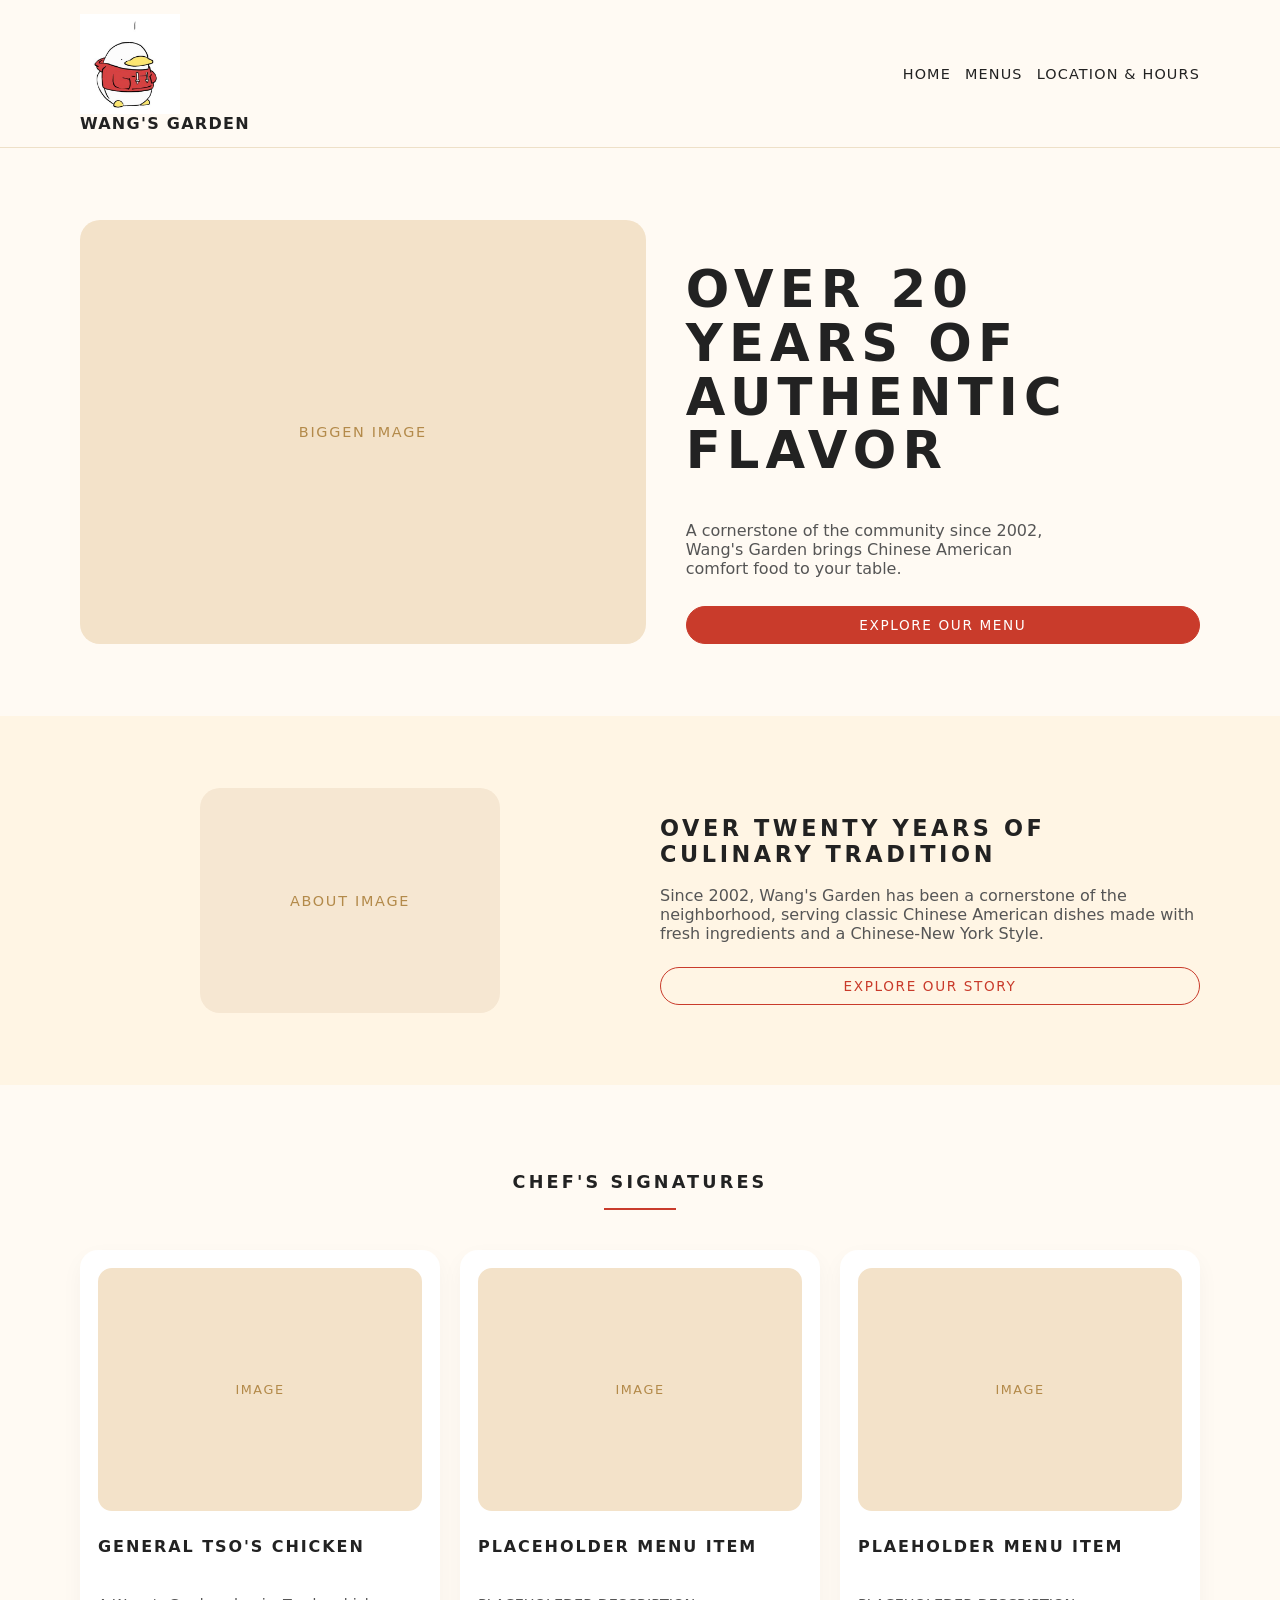
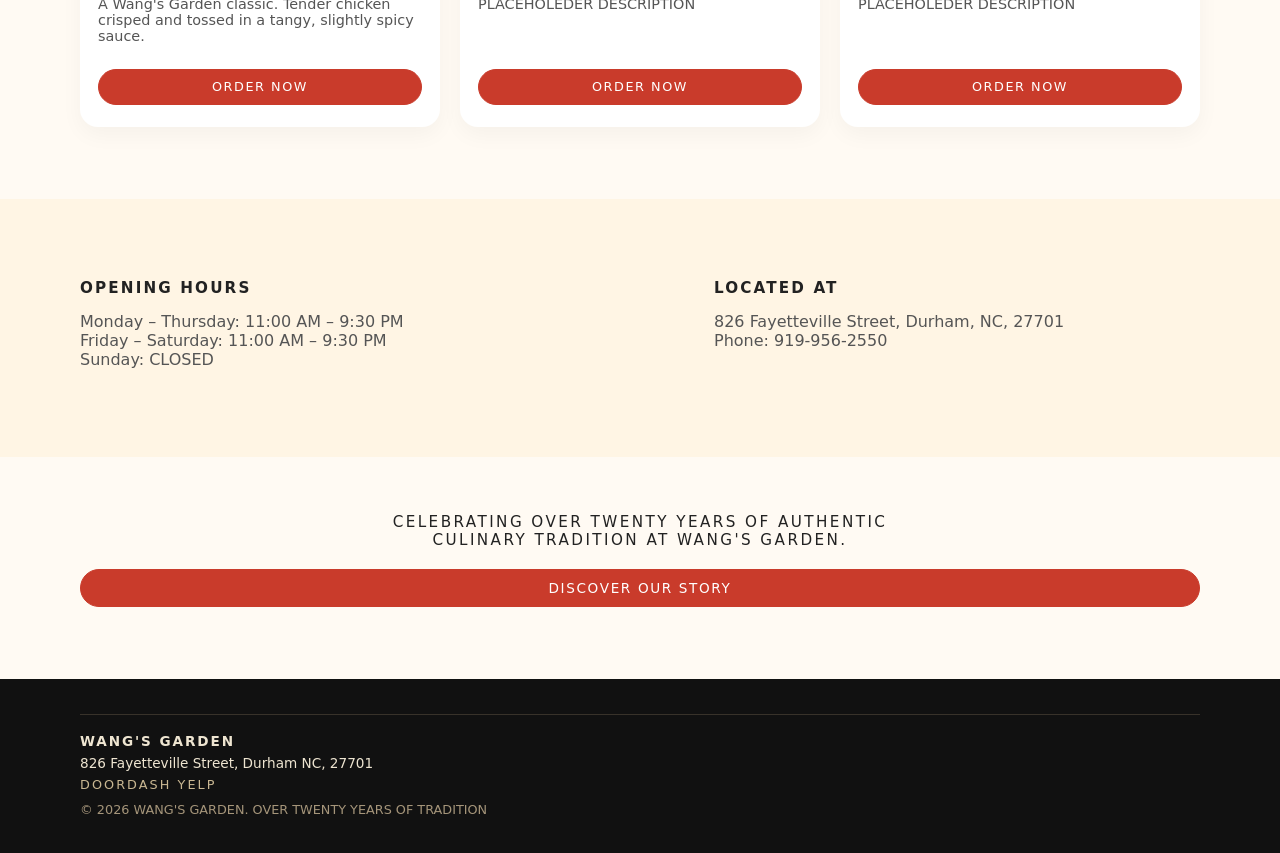
==== index.html @ 397ccacf "added viewport" ====
<!DOCTYPE html>
<html lang="en">
<head>
  <meta charset="UTF-8" />
  <meta name="viewport" content="width=device-width, initial-scale=1.0">
  <title>Wang's Garden - Chinese American Restaurant</title>
  <link rel="stylesheet" href="styles.css" />
</head>
<body>
  <header class="site-header">
    <div class="container header-inner">
      <div class="logo">
        <img src="placeholderImg.jpg" alt="duck" width="100px" height="100px">
        <a href="index.html">Wang's Garden</a>
      </div>
      <nav class="main-nav">
        <ul>
          <li><a href="index.html">Home</a></li>
          <li><a href="menu.html">Menus</a></li>
          <li><a href="https://www.yelp.com/biz/wangs-garden-durham">Location &amp; Hours</a></li>
        </ul>
      </nav>
    </div>
  </header>


  <main id="home">
    <section class="biggen">
      <div class="container biggen-inner">
        <div class="biggen-image">

          <div class="biggen-image-placeholder">Biggen Image</div>
        </div>
        <div class="biggen-content">
          <h1>OVER 20 YEARS OF<br>AUTHENTIC<br>FLAVOR</h1>
          <p>
            A cornerstone of the community since 2002, Wang's Garden brings
            Chinese American comfort food to your table.
          </p>
          <a href="menu.html" class="btn btn-primary">EXPLORE OUR MENU</a>
        </div>
      </div>
    </section>

    <section class="about" id="about">
      <div class="container about-inner">
        <div class="about-image">
          <div class="about-image-placeholder">About Image</div>
        </div>
        <div class="about-content">
          <h2>OVER TWENTY YEARS OF CULINARY TRADITION</h2>
          <p>
            Since 2002, Wang's Garden has been a cornerstone of the neighborhood,
            serving classic Chinese American dishes made with fresh ingredients
            and a Chinese-New York Style.
          </p>
          <a href="about.html" class="btn btn-outline">EXPLORE OUR STORY</a>
        </div>
      </div>
    </section>

  
    <section class="featured" id="featured">
      <div class="container">
        <h2 class="section-title">CHEF'S SIGNATURES</h2>
        <div class="section-divider"></div>

        <div class="cards">
          <article class="card">
            <div class="card-image">Image</div>
            <h3>GENERAL TSO'S CHICKEN</h3>
            <p>
              A Wang's Garden classic. Tender chicken crisped and tossed
              in a tangy, slightly spicy sauce.
            </p>
            <a href="menu.html" class="btn btn-primary btn-small">ORDER NOW</a>
          </article>

          <article class="card">
            <div class="card-image">Image</div>
            <h3>PLACEHOLDER MENU ITEM</h3>
            <p>
              PLACEHOLEDER DESCRIPTION
            </p>
            <a href="menu.html" class="btn btn-primary btn-small">ORDER NOW</a>
          </article>

          <article class="card">
            <div class="card-image">Image</div>
            <h3>PLAEHOLDER MENU ITEM</h3>
            <p>
              PLACEHOLEDER DESCRIPTION
            </p>
            <a href="menu.html" class="btn btn-primary btn-small">ORDER NOW</a>
          </article>
        </div>
      </div>
    </section>

    <section class="location-hours" id="location">
      <div class="container location-inner">
        <div class="hours">
          <h3>OPENING HOURS</h3>
          <p>
            Monday – Thursday: 11:00 AM – 9:30 PM<br>
            Friday – Saturday: 11:00 AM – 9:30 PM<br>
            Sunday: CLOSED
          </p>
        </div>
        <div class="location">
          <h3>LOCATED AT</h3>
          <p>
            826 Fayetteville Street, Durham, NC, 27701<br>
            Phone: 919-956-2550
          </p>
        </div>
      </div>
    </section>

    <section class="story-highlight" id="story">
      <div class="container story-inner">
        <p class="story-text">
          CELEBRATING OVER TWENTY YEARS OF AUTHENTIC CULINARY TRADITION AT WANG'S GARDEN.
        </p>
        <a href="about.html" class="btn btn-primary">DISCOVER OUR STORY</a>
      </div>
    </section>
  </main>

  <footer class="site-footer">
    <div class="container footer-inner">
      <div class="footer-top">
        <hr>
      </div>
      <div class="footer-main">
        <div class="footer-logo">Wang's Garden</div>
        <div class="footer-info">
          826 Fayetteville Street, Durham NC, 27701
        </div>
        <div class="footer-social">
          <a href = "https://www.doordash.com/store/35435636"> DOORDASH</a>
          <a href = "https://www.yelp.com/biz/wangs-garden-durham">YELP</a>
        </div>
      </div>
      <div class="footer-bottom">
        © 2026 WANG'S GARDEN. OVER TWENTY YEARS OF TRADITION
      </div>
    </div>
  </footer>
</body>
</html>
---- styles.css ----
/* Base */
*,
*::before,
*::after {
  box-sizing: border-box;
}

body {
  margin: 0;
  font-family: system-ui, -apple-system, BlinkMacSystemFont, "Segoe UI", sans-serif;
  color: #222;
  background: #fffaf3;
}

img {
  max-width: 100%;
  display: block;
}

a {
  text-decoration: none;
  color: inherit;
}

.container {
  width: min(1120px, 100% - 32px);
  margin: 0 auto;
}

.site-header {
  position: sticky;
  top: 0;
  z-index: 10;
  background: rgba(255, 250, 243, 0.95);
  backdrop-filter: blur(10px);
  border-bottom: 1px solid #eee0c8;
}

.header-inner {
  display: flex;
  align-items: center;
  justify-content: space-between;
  padding: 14px 0;
}

.logo a {
  font-weight: 700;
  letter-spacing: 0.08em;
  text-transform: uppercase;
}

.main-nav ul {
  list-style: none;
  display: flex;
  gap: 24px;
  padding: 0;
  margin: 0;
}

.main-nav a {
  font-size: 0.9rem;
  letter-spacing: 0.08em;
  text-transform: uppercase;
  padding-bottom: 2px;
  border-bottom: 2px solid transparent;
}

.main-nav a:hover {
  border-color: #c93b2b;
}

.btn {
  display: inline-block;
  padding: 10px 24px;
  border-radius: 999px;
  font-size: 0.85rem;
  letter-spacing: 0.12em;
  text-transform: uppercase;
  border: 1px solid transparent;
  transition: background 0.2s, color 0.2s, border-color 0.2s;
}

.btn-primary {
  background: #c93b2b;
  color: #fff;
  border-color: #c93b2b;
}

.btn-primary:hover {
  background: #a12f22;
  border-color: #a12f22;
}

.btn-outline {
  background: transparent;
  color: #c93b2b;
  border-color: #c93b2b;
}

.btn-outline:hover {
  background: #c93b2b;
  color: #fff;
}

.btn-small {
  padding: 8px 18px;
  font-size: 0.8rem;
}

.biggen {
  padding: 72px 0 72px;
}

.biggen-inner {
  display: grid;
  grid-template-columns: minmax(0, 1.1fr) minmax(0, 1fr);
  gap: 40px;
  align-items: center;
}

.biggen-image-placeholder {
  width: 100%;
  aspect-ratio: 4 / 3;
  background: #f3e2c9;
  border-radius: 20px;
  display: flex;
  align-items: center;
  justify-content: center;
  color: #b38a4a;
  font-size: 0.9rem;
  text-transform: uppercase;
  letter-spacing: 0.12em;
}

.biggen-content h1 {
  font-size: clamp(2.4rem, 3vw + 1.5rem, 3.2rem);
  line-height: 1.05;
  text-transform: uppercase;
  letter-spacing: 0.12em;
}

.biggen-content p {
  margin: 18px 0 28px;
  max-width: 360px;
  color: #555;
}

.about {
  padding: 72px 0;
  background: #fff5e4;
}

.about-inner {
  display: grid;
  grid-template-columns: minmax(0, 1.1fr) minmax(0, 1.1fr);
  gap: 40px;
  align-items: center;
}

.about-image-placeholder {
  width: 100%;
  aspect-ratio: 4 / 3;
  background: #f6e7d2;
  border-radius: 20px;
  display: flex;
  align-items: center;
  justify-content: center;
  color: #b38a4a;
  font-size: 0.9rem;
  text-transform: uppercase;
  letter-spacing: 0.12em;
}

.about-content h2 {
  font-size: 1.4rem;
  letter-spacing: 0.16em;
  text-transform: uppercase;
}

.about-content p {
  margin: 16px 0 24px;
  color: #555;
}


.featured {
  padding: 72px 0;
}

.section-title {
  text-align: center;
  letter-spacing: 0.18em;
  text-transform: uppercase;
  font-size: 1.1rem;
}

.section-divider {
  width: 72px;
  height: 2px;
  background: #c93b2b;
  margin: 16px auto 40px;
}

.cards {
  display: grid;
  grid-template-columns: repeat(auto-fit, minmax(220px, 1fr));
  gap: 20px;
}

.card {
  background: #fff;
  border-radius: 18px;
  padding: 18px 18px 22px;
  box-shadow: 0 8px 22px rgba(0, 0, 0, 0.04);
  display: flex;
  flex-direction: column;
  gap: 10px;
}

.card-image {
  width: 100%;
  aspect-ratio: 4 / 3;
  border-radius: 14px;
  background: #f3e2c9;
  display: flex;
  align-items: center;
  justify-content: center;
  color: #b38a4a;
  font-size: 0.8rem;
  letter-spacing: 0.12em;
  text-transform: uppercase;
}

.card h3 {
  font-size: 1rem;
  letter-spacing: 0.12em;
  text-transform: uppercase;
}

.card p {
  font-size: 0.9rem;
  color: #555;
  flex: 1;
}

.card:hover {
  transform: translateY(-4px);
  box-shadow: 0 12px 28px rgba(0,0,0,0.08);
}

.location-hours {
  padding: 72px 0;
  background: #fff5e4;
}

.location-inner {
  display: grid;
  grid-template-columns: minmax(0, 1.1fr) minmax(0, 0.9fr);
  gap: 40px;
}

.location-hours h2 {
  letter-spacing: 0.18em;
  text-transform: uppercase;
  font-size: 1.1rem;
}

.location-hours h3 {
  margin-top: 8px;
  letter-spacing: 0.14em;
  text-transform: uppercase;
  font-size: 0.95rem;
}

.location-hours p {
  margin-top: 10px;
  color: #555;
}


.story-highlight {
  padding: 56px 0 72px;
}

.story-inner {
  text-align: center;
}

.story-text {
  max-width: 520px;
  margin: 0 auto 20px;
  font-size: 0.95rem;
  letter-spacing: 0.16em;
  text-transform: uppercase;
}

.site-footer {
  background: #111;
  color: #eee5d1;
  padding: 28px 0 36px;
  font-size: 0.85rem;
}

.footer-inner hr {
  border: none;
  border-top: 1px solid #38322a;
  margin-bottom: 18px;
}

.footer-main {
  display: flex;
  flex-direction: column;
  gap: 6px;
  margin-bottom: 10px;
}

.footer-logo {
  font-weight: 700;
  letter-spacing: 0.14em;
  text-transform: uppercase;
}

.footer-social {
  letter-spacing: 0.16em;
  text-transform: uppercase;
  font-size: 0.8rem;
  color: #c9b792;
}

.footer-bottom {
  color: #a5957a;
  font-size: 0.8rem;
}
.about-image {
  display: block;
  margin-left: auto;
  margin-right: auto;
  width: 300px;
  height: auto;
}

@media (max-width: 900px) {
  .biggen-inner,
  .about-inner,
  .location-inner {
    grid-template-columns: 1fr;
  }

  .biggen-inner {
    text-align: center;
  }

  .biggen-content p {
    margin-left: auto;
    margin-right: auto;
  }

  .cards {
    grid-template-columns: 1fr;
  }

  .header-inner {
    flex-direction: column;
    gap: 10px;
  }
}

.menuList {
  display: flex;
  flex-wrap: wrap;
  gap: 10px; /* key fix */
  padding: 10px;
  border-radius: 8px;
  justify-content: center;
  background-color: #f6e7d2;
}

.menuList li {
  list-style: none;
}

.menuList {
  flex-wrap: nowrap;   /* prevents wrapping */
  overflow-x: auto;
  justify-content: flex-start;
  gap: 8px;
  padding: 10px;
}

.menuList::-webkit-scrollbar {
  display: none;
}

.menuList a {
  white-space: nowrap; /* prevents text breaking */
  font-size: 0.75rem;
  padding: 6px 10px;
}

.menuList a, .btn {
  min-height: 36px;
  display: flex;
  align-items: center;
  justify-content: center;
}

#subMenu {
  position: sticky;
  top: 60px;
  z-index: 9;
  background: #fffaf3;
}




  .main-nav ul {
    gap: 14px;
    flex-wrap: wrap;
    justify-content: center;
  }
}
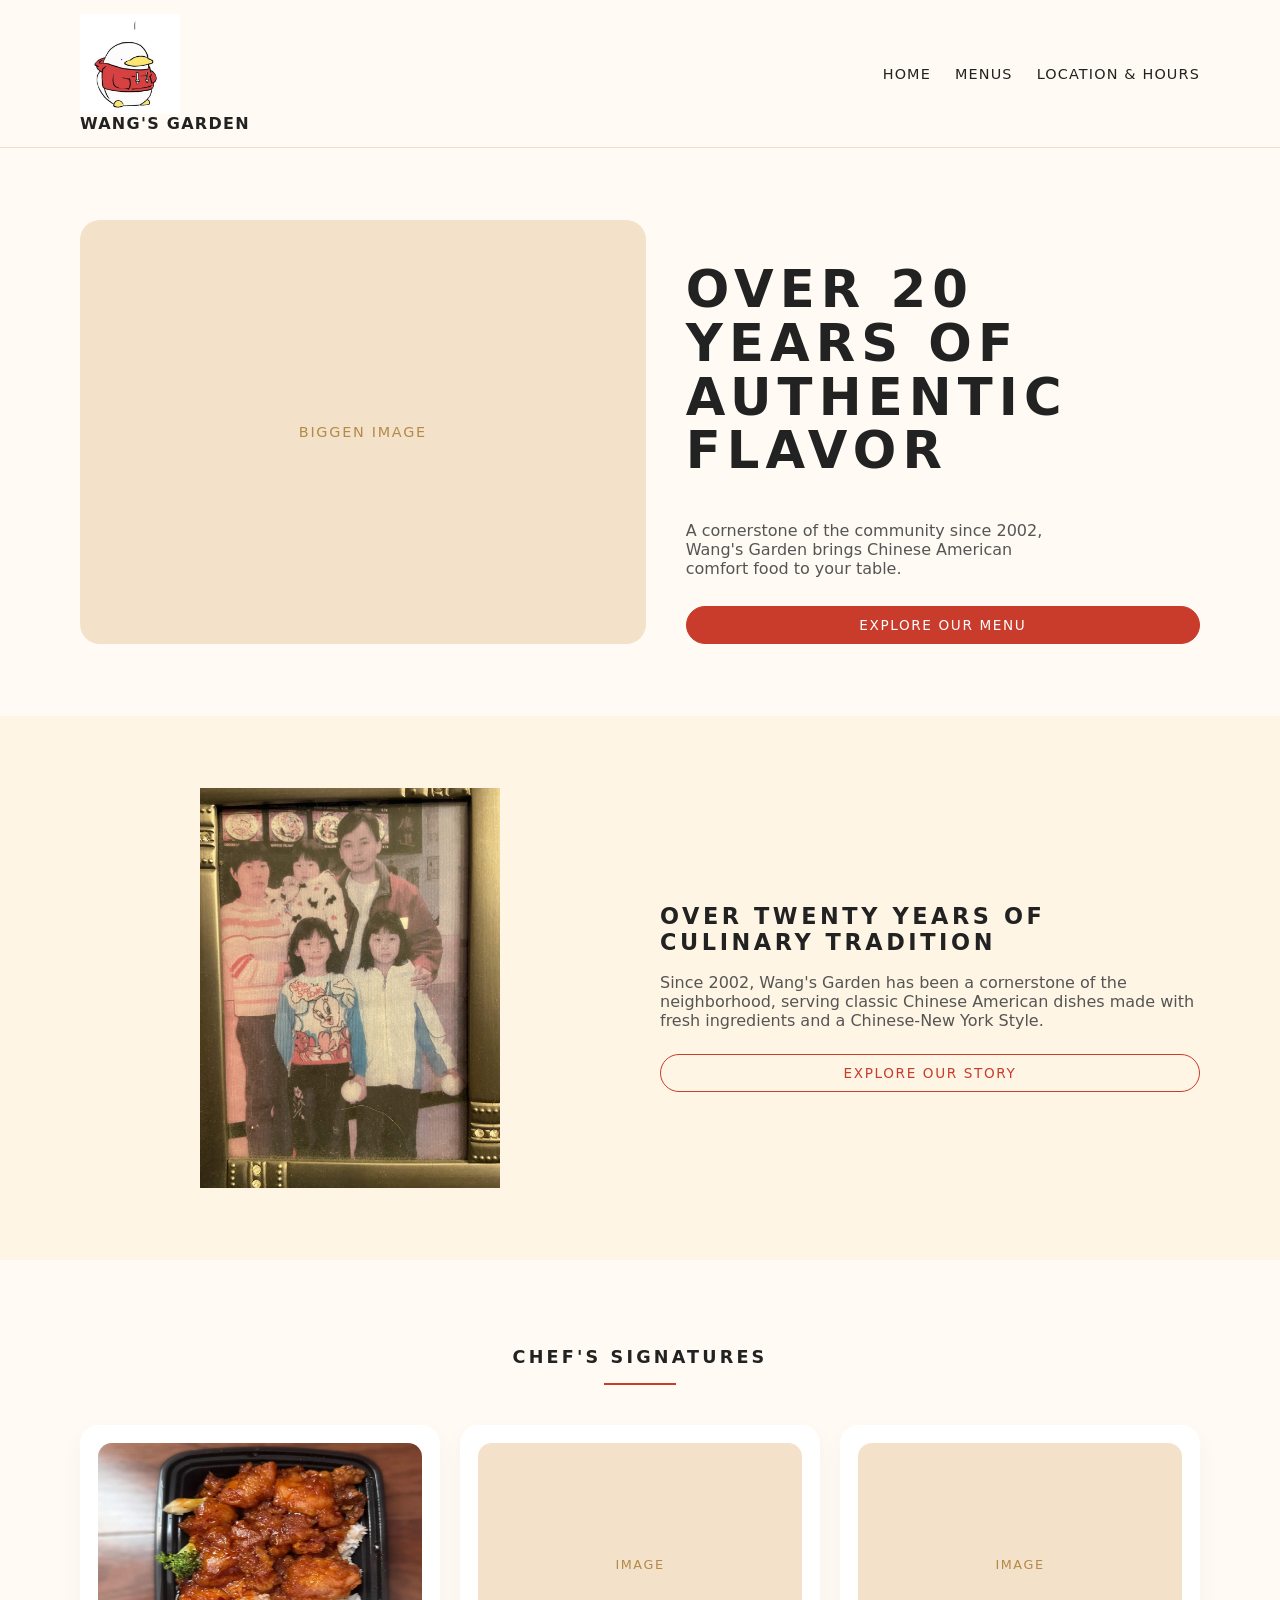
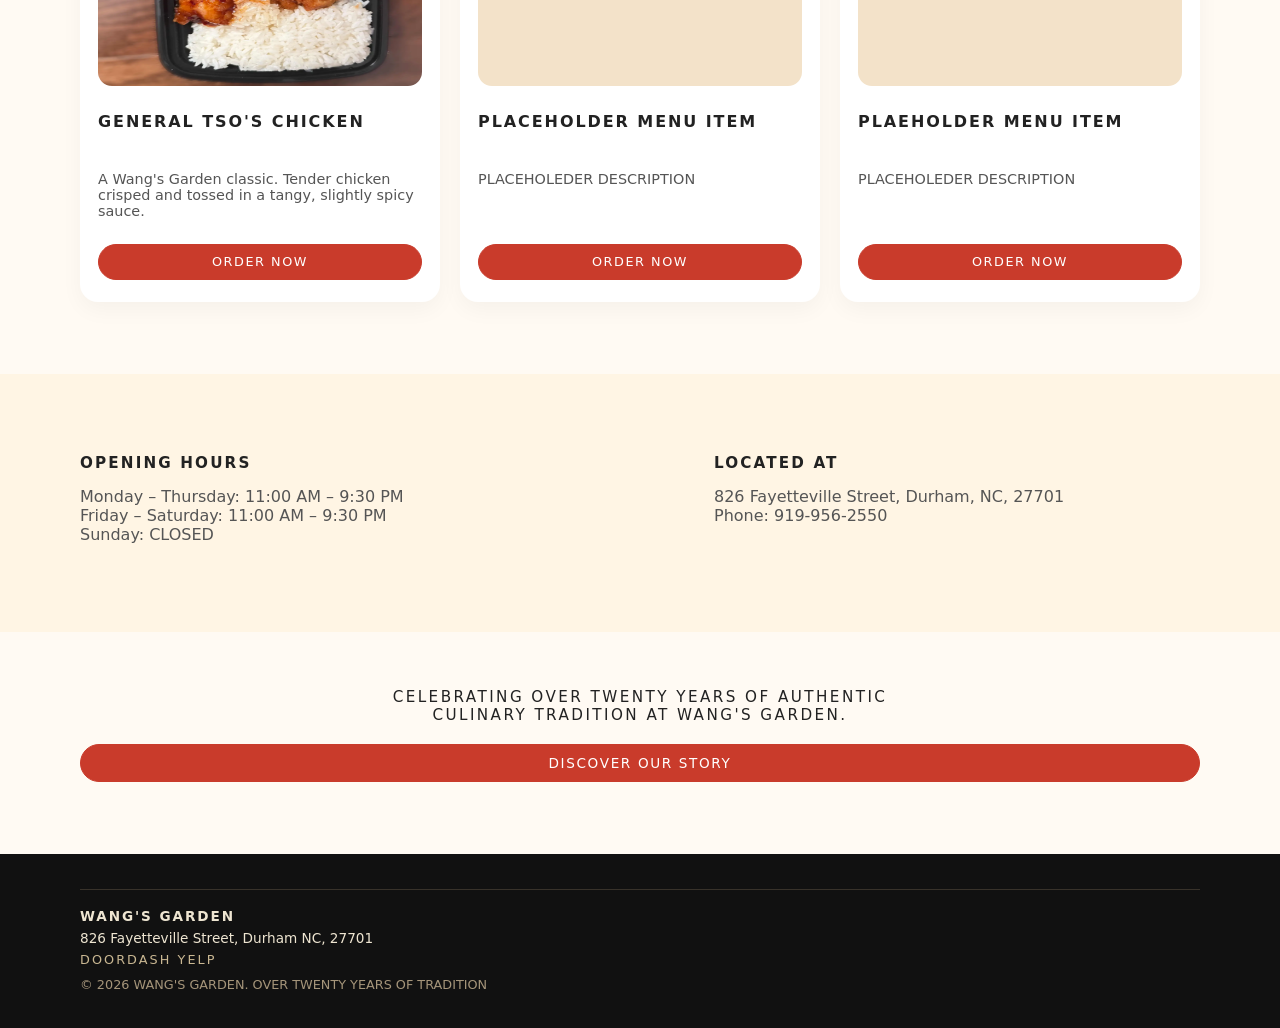
==== commit f015bb24: "home images" ====
--- a/index.html
+++ b/index.html
@@ -45,7 +45,7 @@
     <section class="about" id="about">
       <div class="container about-inner">
         <div class="about-image">
-          <div class="about-image-placeholder">About Image</div>
+          <img src="aboutimg.jpg" alt="storeFront">
         </div>
         <div class="about-content">
           <h2>OVER TWENTY YEARS OF CULINARY TRADITION</h2>
@@ -67,7 +67,7 @@
 
         <div class="cards">
           <article class="card">
-            <div class="card-image">Image</div>
+            <img src="genTso.png" alt="genTso" class="card-image"/>
             <h3>GENERAL TSO'S CHICKEN</h3>
             <p>
               A Wang's Garden classic. Tender chicken crisped and tossed
--- a/styles.css
+++ b/styles.css
@@ -412,7 +412,33 @@
 }
 
 
-
+@media (max-width: 600px) {
+ 
+  .featured {
+    padding: 48px 0;
+  }
+
+  .section-title {
+    font-size: 0.95rem;
+  }
+
+  .card {
+    padding: 16px;
+  }
+
+  .card h3 {
+    font-size: 0.95rem;
+    line-height: 1.3;
+  }
+
+  .card p {
+    font-size: 0.85rem;
+  }
+
+  .header-inner {
+    flex-direction: column;
+    gap: 8px;
+  }
 
   .main-nav ul {
     gap: 14px;
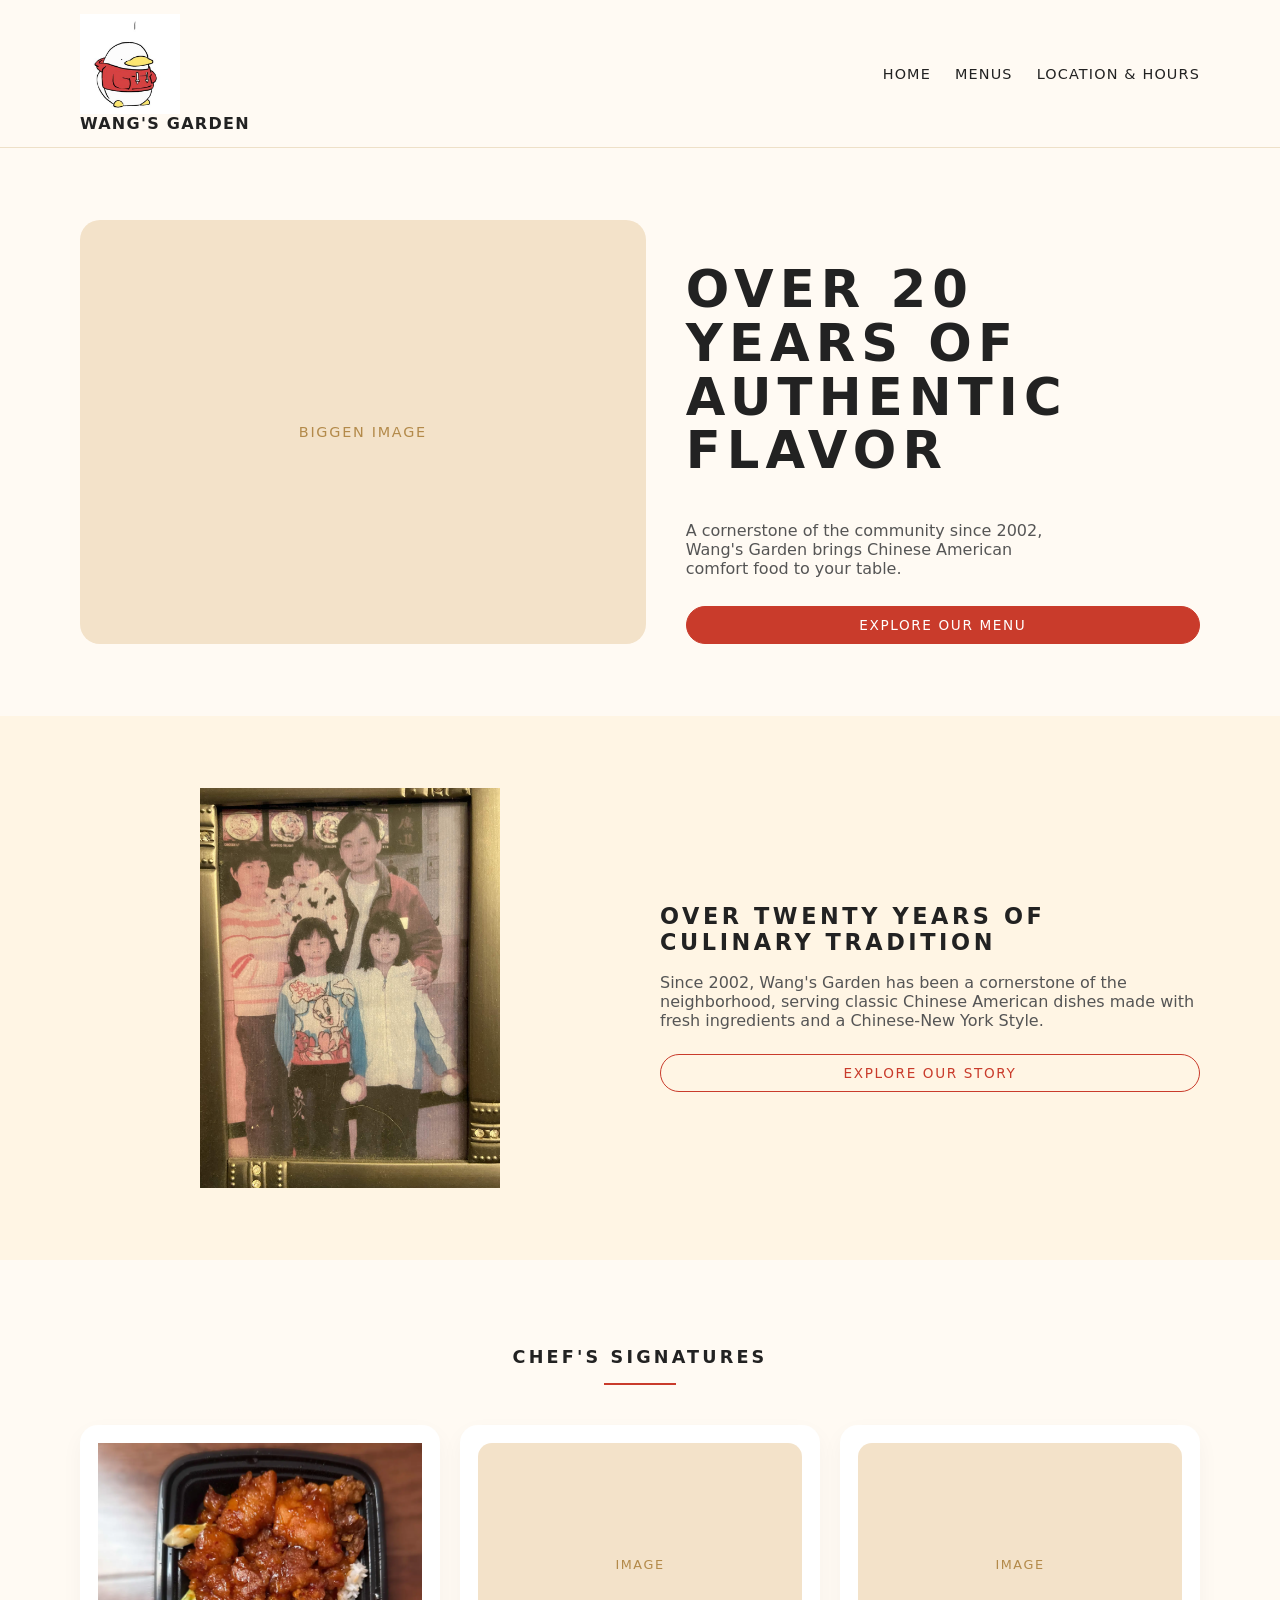
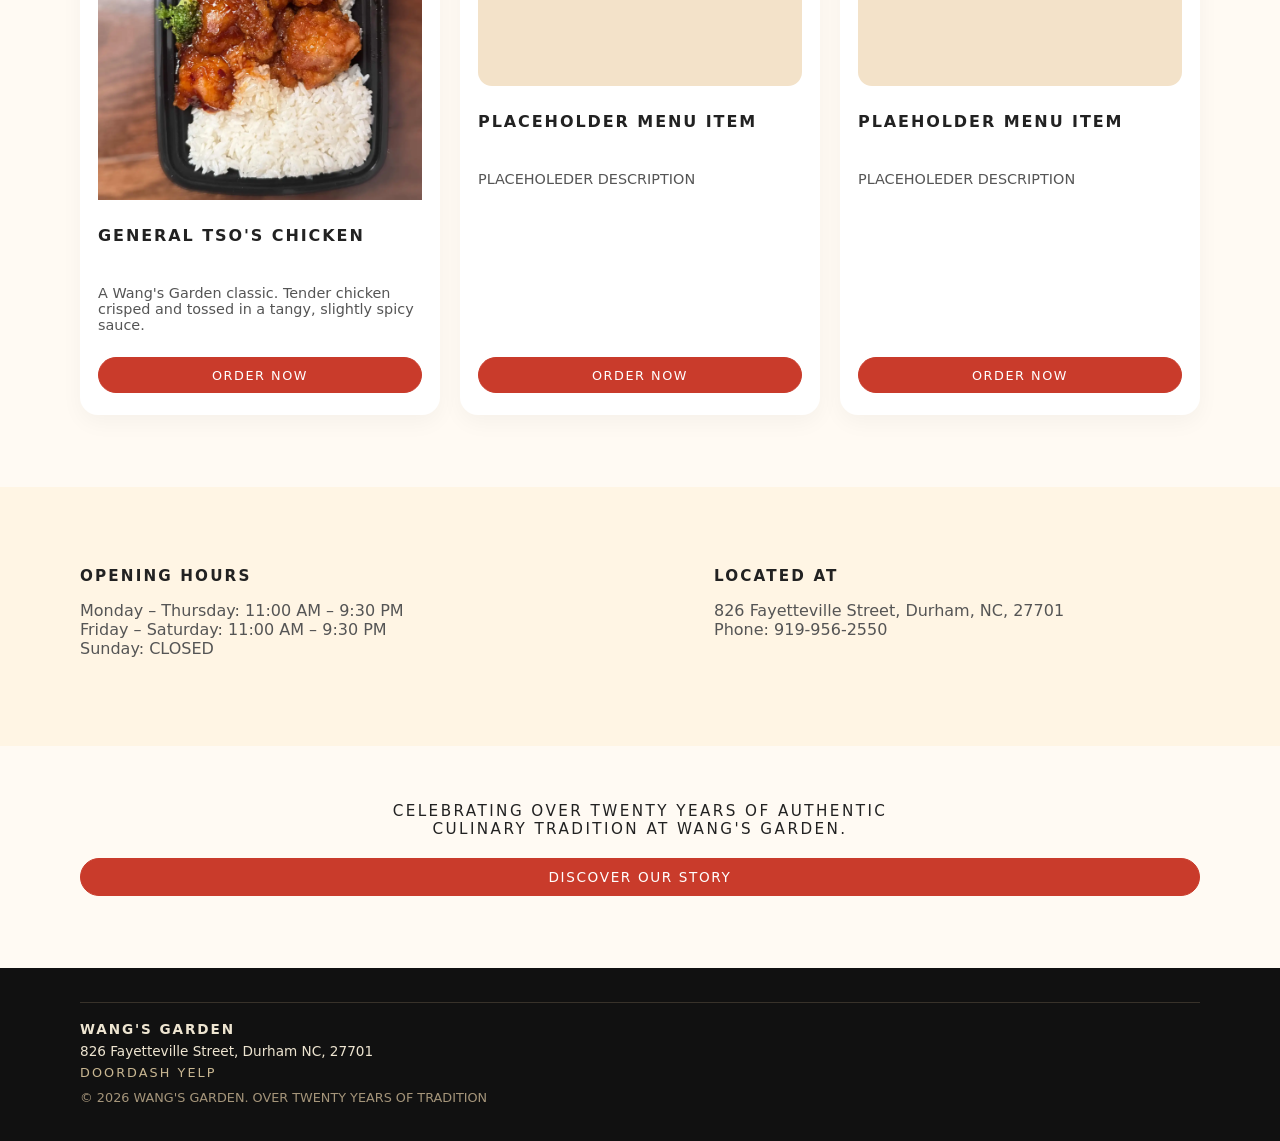
==== commit e7b1259e: "img" ====
--- a/index.html
+++ b/index.html
@@ -67,7 +67,9 @@
 
         <div class="cards">
           <article class="card">
-            <img src="genTso.png" alt="genTso" class="card-image"/>
+            <div class="card-image">
+              <img src="genTso.png" alt="General Tso's Chicken">
+            </div>
             <h3>GENERAL TSO'S CHICKEN</h3>
             <p>
               A Wang's Garden classic. Tender chicken crisped and tossed
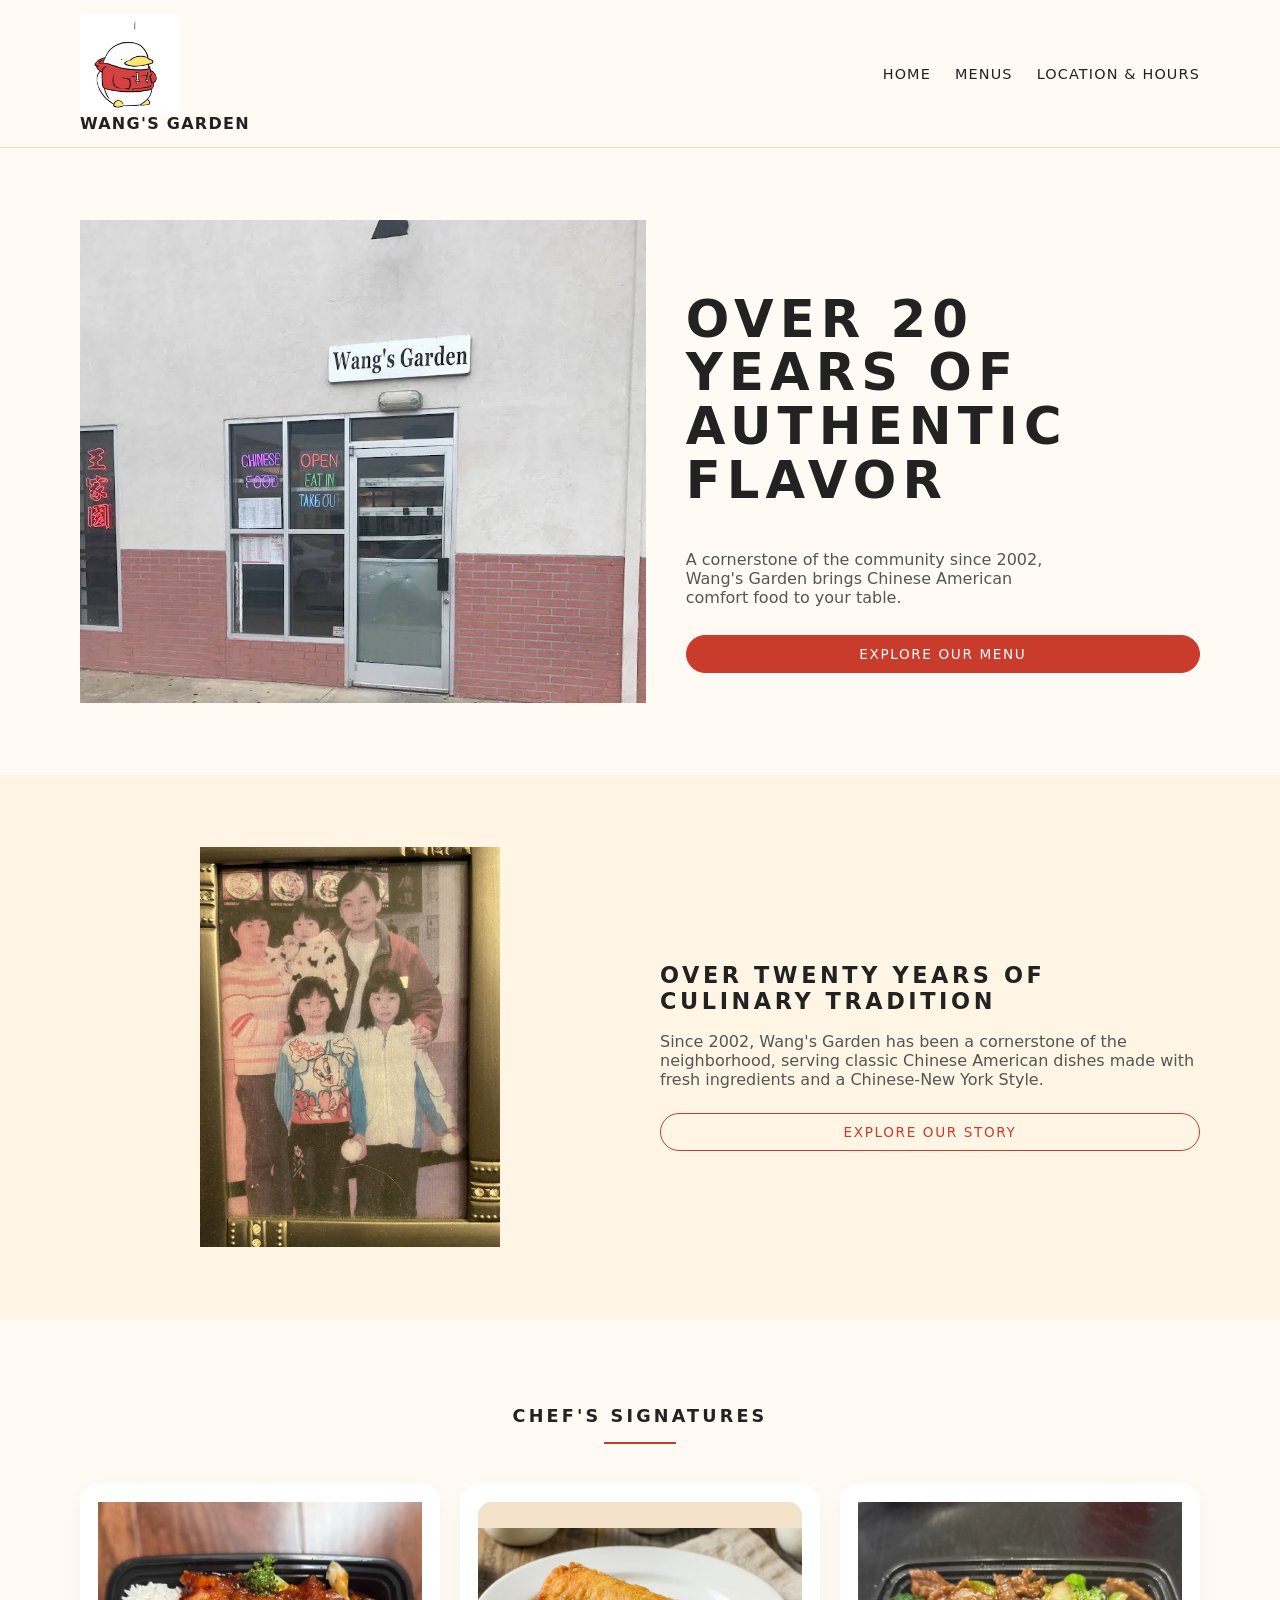
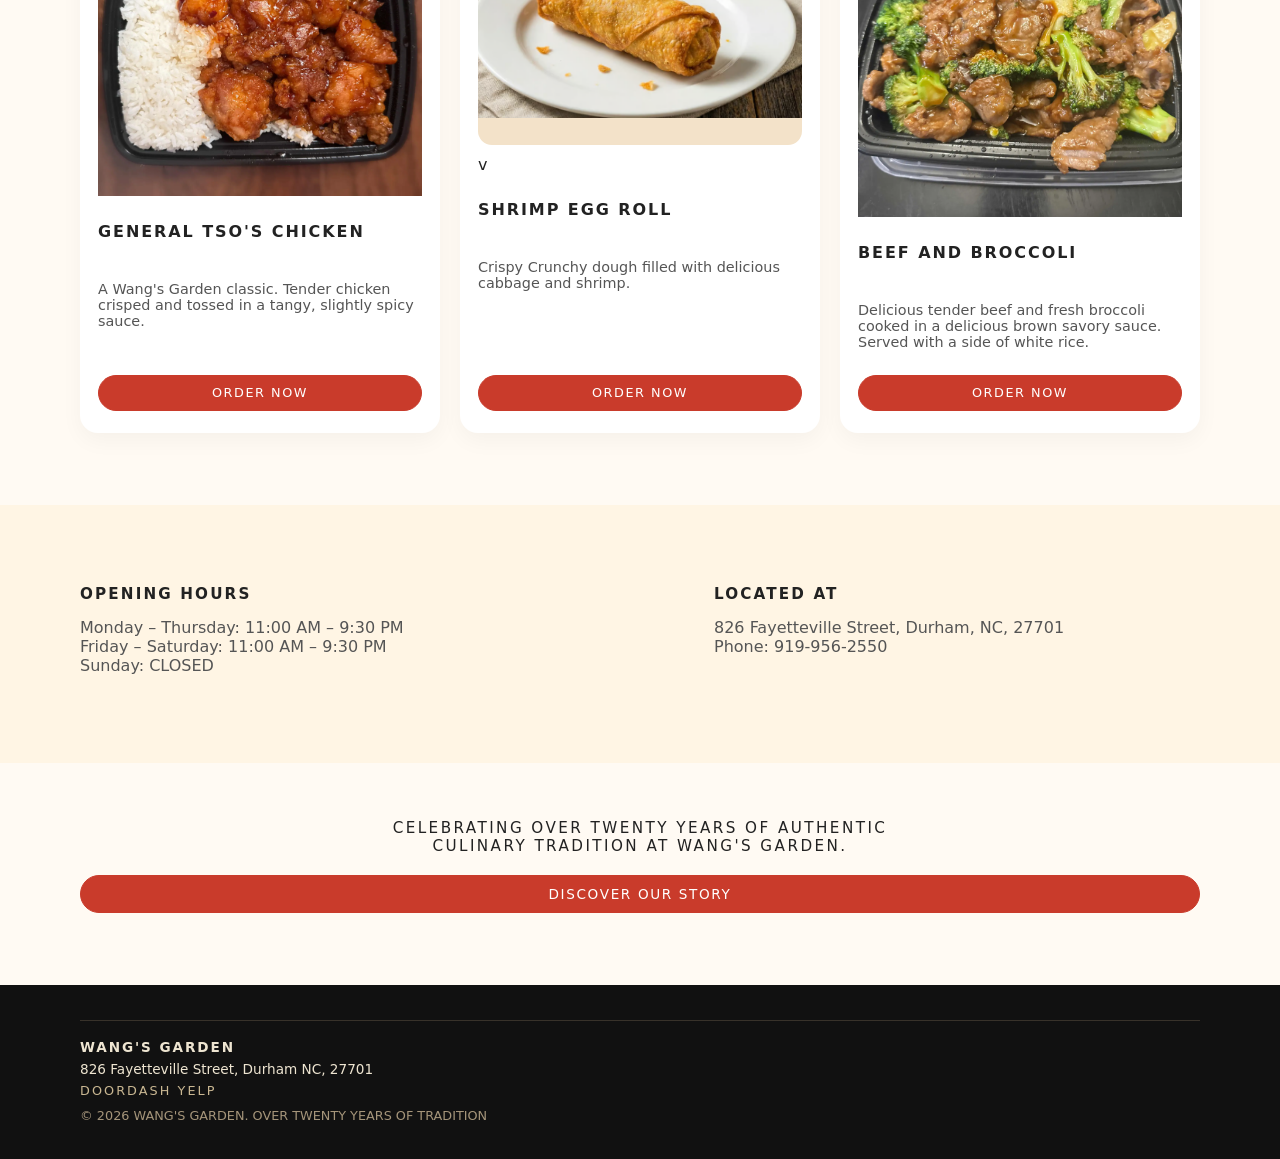
==== commit 4243eb8f: "img hopefully finsih?" ====
--- a/index.html
+++ b/index.html
@@ -28,8 +28,7 @@
     <section class="biggen">
       <div class="container biggen-inner">
         <div class="biggen-image">
-
-          <div class="biggen-image-placeholder">Biggen Image</div>
+            <img src="storeFront.png" alt="Store Front">
         </div>
         <div class="biggen-content">
           <h1>OVER 20 YEARS OF<br>AUTHENTIC<br>FLAVOR</h1>
@@ -79,19 +78,23 @@
           </article>
 
           <article class="card">
-            <div class="card-image">Image</div>
-            <h3>PLACEHOLDER MENU ITEM</h3>
+            <div class="card-image">
+              <img src="eggRoll.png" alt="eggRoll">
+            </div>v
+            <h3>Shrimp Egg Roll</h3>
             <p>
-              PLACEHOLEDER DESCRIPTION
+              Crispy Crunchy dough filled with delicious cabbage and shrimp.
             </p>
             <a href="menu.html" class="btn btn-primary btn-small">ORDER NOW</a>
           </article>
 
           <article class="card">
-            <div class="card-image">Image</div>
-            <h3>PLAEHOLDER MENU ITEM</h3>
+            <div class="card-image">
+              <img src="beefBroc.png" alt="beef Brocoli">
+            </div>
+            <h3>Beef and Broccoli</h3>
             <p>
-              PLACEHOLEDER DESCRIPTION
+              Delicious tender beef and fresh broccoli cooked in a delicious brown savory sauce.  Served with a side of white rice.
             </p>
             <a href="menu.html" class="btn btn-primary btn-small">ORDER NOW</a>
           </article>
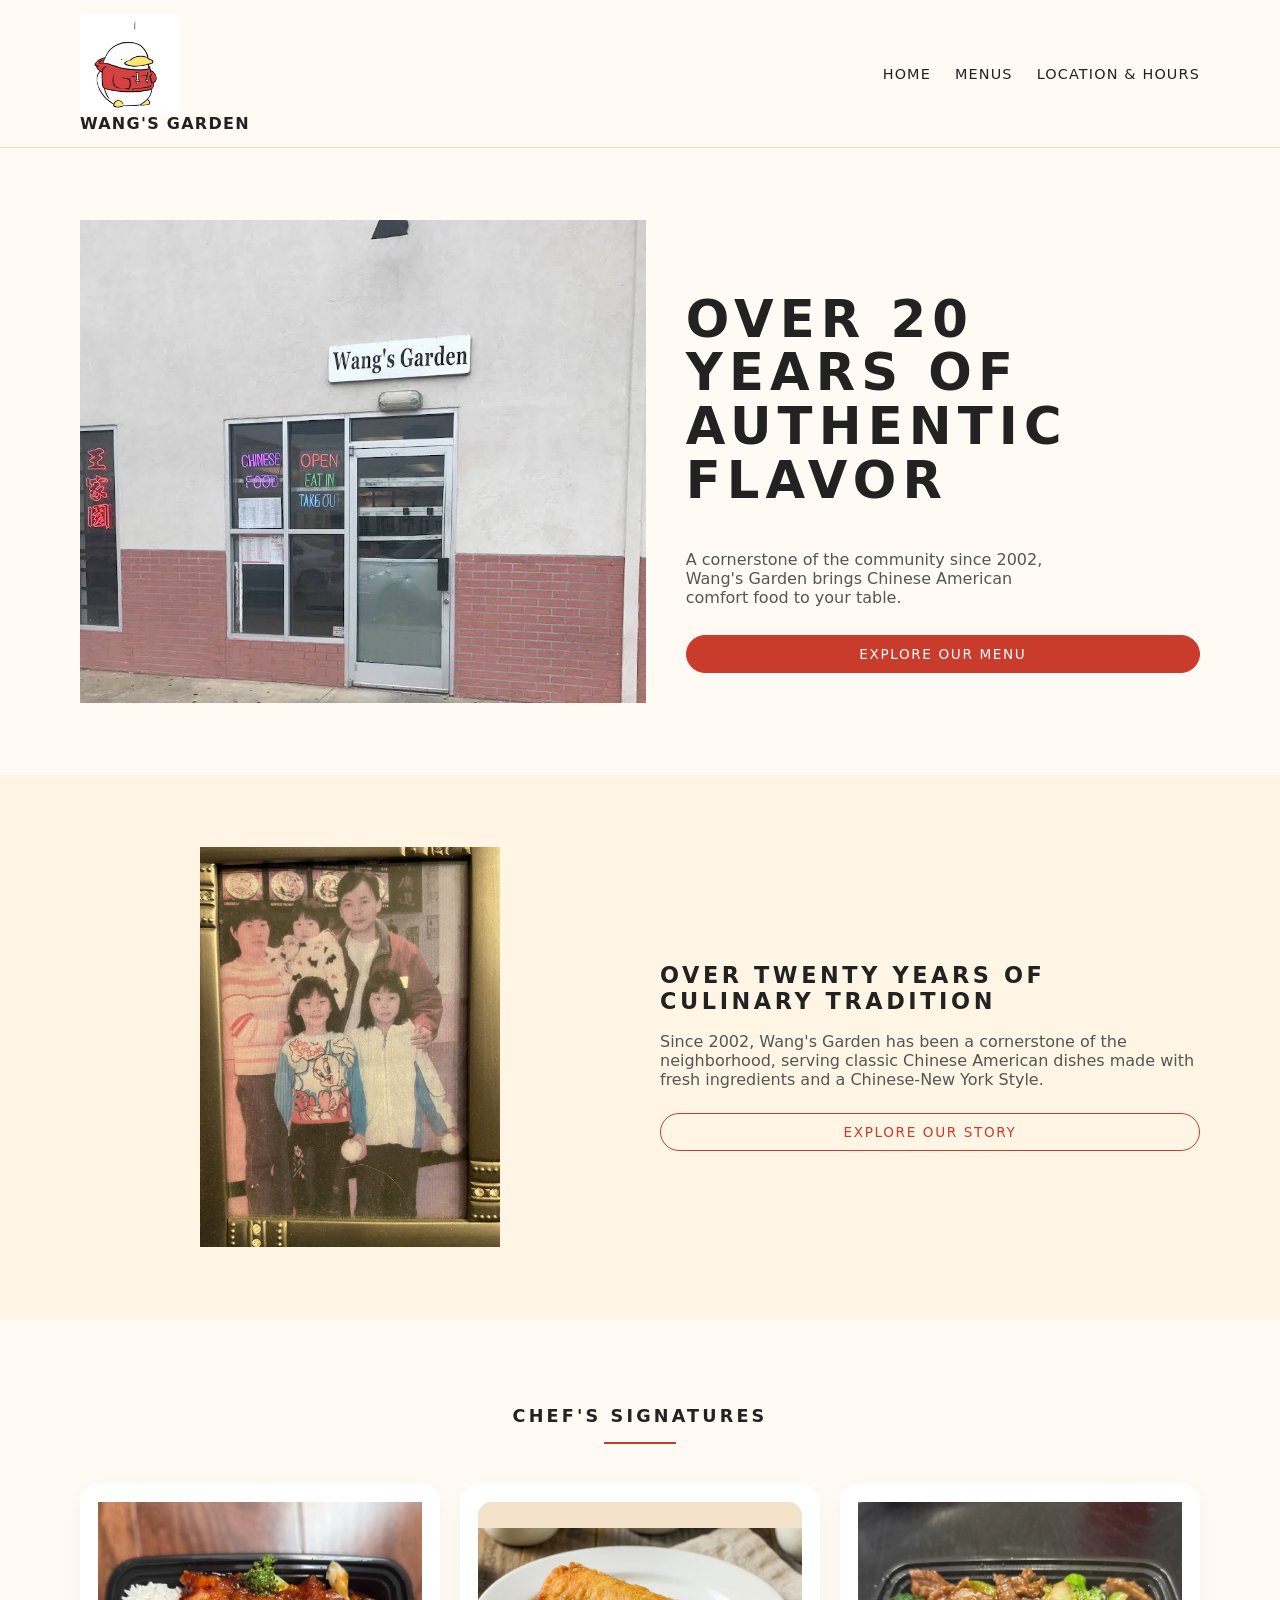
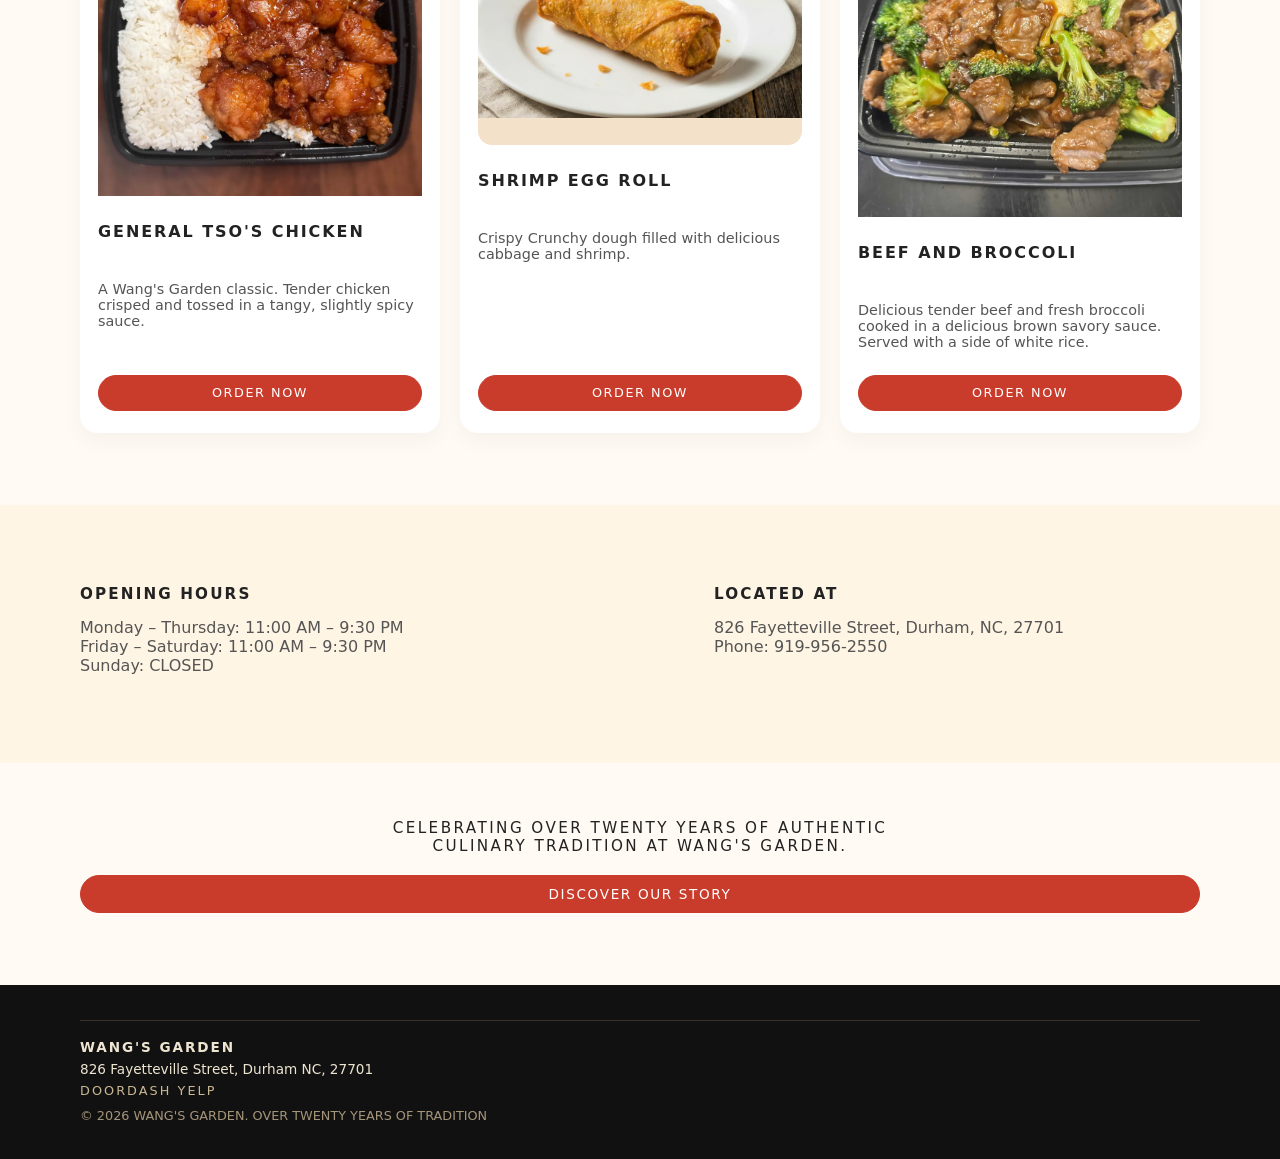
==== commit 337ba6b9: "finishing up all but menu" ====
--- a/index.html
+++ b/index.html
@@ -80,7 +80,7 @@
           <article class="card">
             <div class="card-image">
               <img src="eggRoll.png" alt="eggRoll">
-            </div>v
+            </div>
             <h3>Shrimp Egg Roll</h3>
             <p>
               Crispy Crunchy dough filled with delicious cabbage and shrimp.
--- a/styles.css
+++ b/styles.css
@@ -410,6 +410,20 @@
   z-index: 9;
   background: #fffaf3;
 }
+#aboutUS {
+  max-width: 700px;
+  margin: 40px auto;
+  padding: 0 20px;
+
+  font-size: 1.1rem;
+  line-height: 1.7;
+  letter-spacing: 0.02em;
+
+  text-align: center;
+  color: #444;
+
+  font-family: system-ui, -apple-system, BlinkMacSystemFont, "Segoe UI", sans-serif;
+}
 
 
 @media (max-width: 600px) {
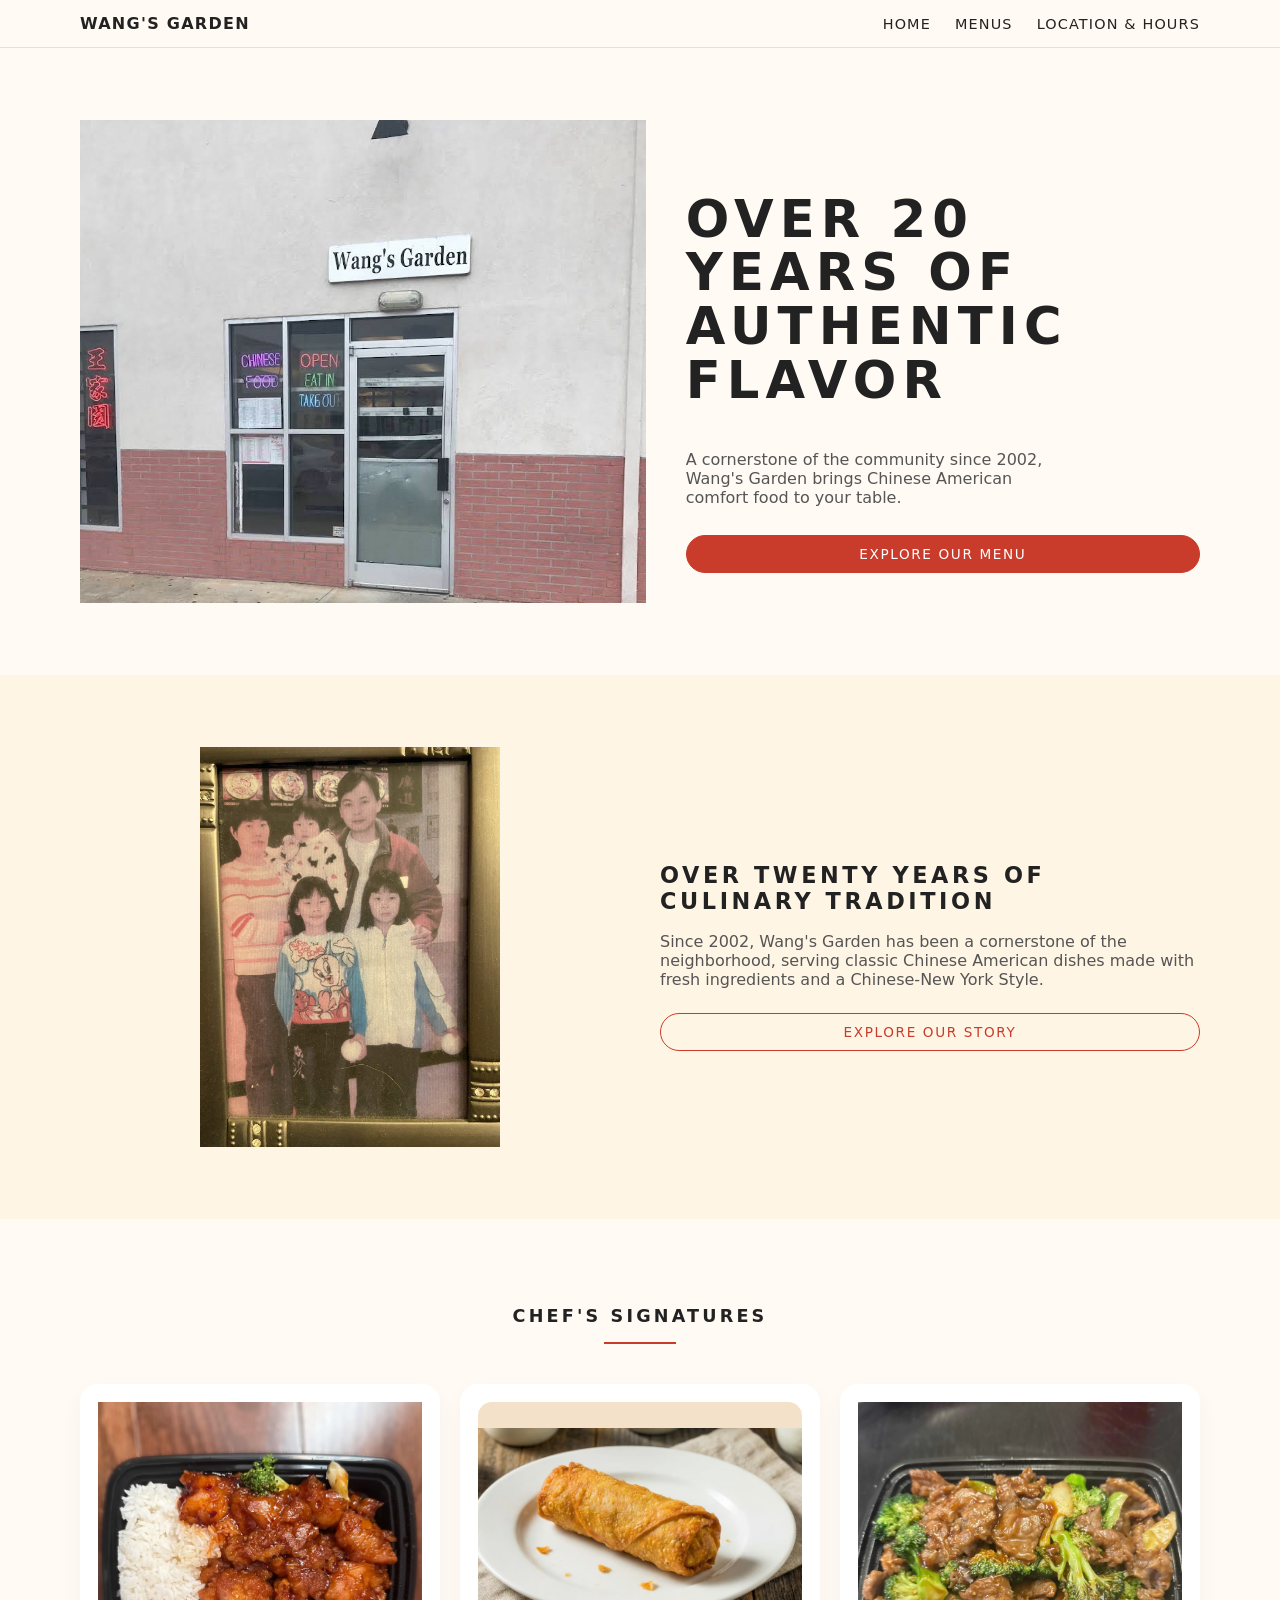
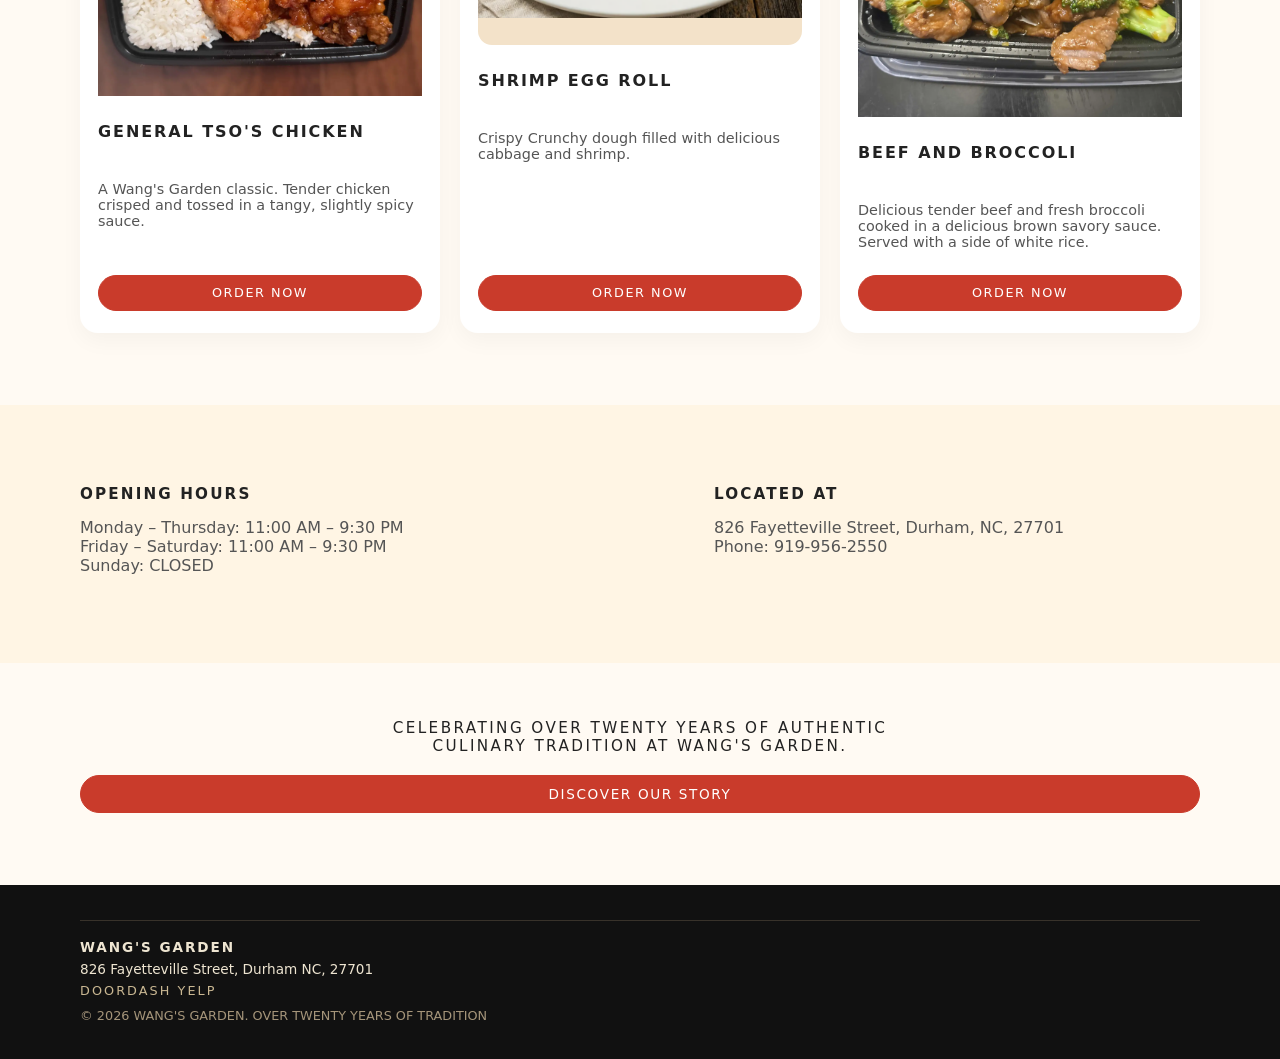
==== commit 7accffa9: "Removed DuckyPus cause copyright" ====
--- a/index.html
+++ b/index.html
@@ -2,15 +2,17 @@
 <html lang="en">
 <head>
   <meta charset="UTF-8" />
+  <meta name="keywords" content="Chinese food, Durham, American Chinese, local, Triangle area">
+  <meta name="description" content="Local Chinese American Food in Durham, North Carolina">
   <meta name="viewport" content="width=device-width, initial-scale=1.0">
   <title>Wang's Garden - Chinese American Restaurant</title>
   <link rel="stylesheet" href="styles.css" />
 </head>
 <body>
+  <div class="top-bar">
   <header class="site-header">
     <div class="container header-inner">
       <div class="logo">
-        <img src="placeholderImg.jpg" alt="duck" width="100px" height="100px">
         <a href="index.html">Wang's Garden</a>
       </div>
       <nav class="main-nav">
@@ -22,7 +24,7 @@
       </nav>
     </div>
   </header>
-
+  </div>
 
   <main id="home">
     <section class="biggen">
--- a/styles.css
+++ b/styles.css
@@ -28,8 +28,6 @@
 }
 
 .site-header {
-  position: sticky;
-  top: 0;
   z-index: 10;
   background: rgba(255, 250, 243, 0.95);
   backdrop-filter: blur(10px);
@@ -405,26 +403,16 @@
 }
 
 #subMenu {
-  position: sticky;
-  top: 60px;
   z-index: 9;
   background: #fffaf3;
 }
-#aboutUS {
-  max-width: 700px;
-  margin: 40px auto;
-  padding: 0 20px;
-
-  font-size: 1.1rem;
-  line-height: 1.7;
-  letter-spacing: 0.02em;
-
-  text-align: center;
-  color: #444;
-
-  font-family: system-ui, -apple-system, BlinkMacSystemFont, "Segoe UI", sans-serif;
-}
-
+
+.top-bar {
+  position: sticky;
+  top: 0;
+  z-index: 1000;
+  background: #fffaf3;
+}
 
 @media (max-width: 600px) {
  
